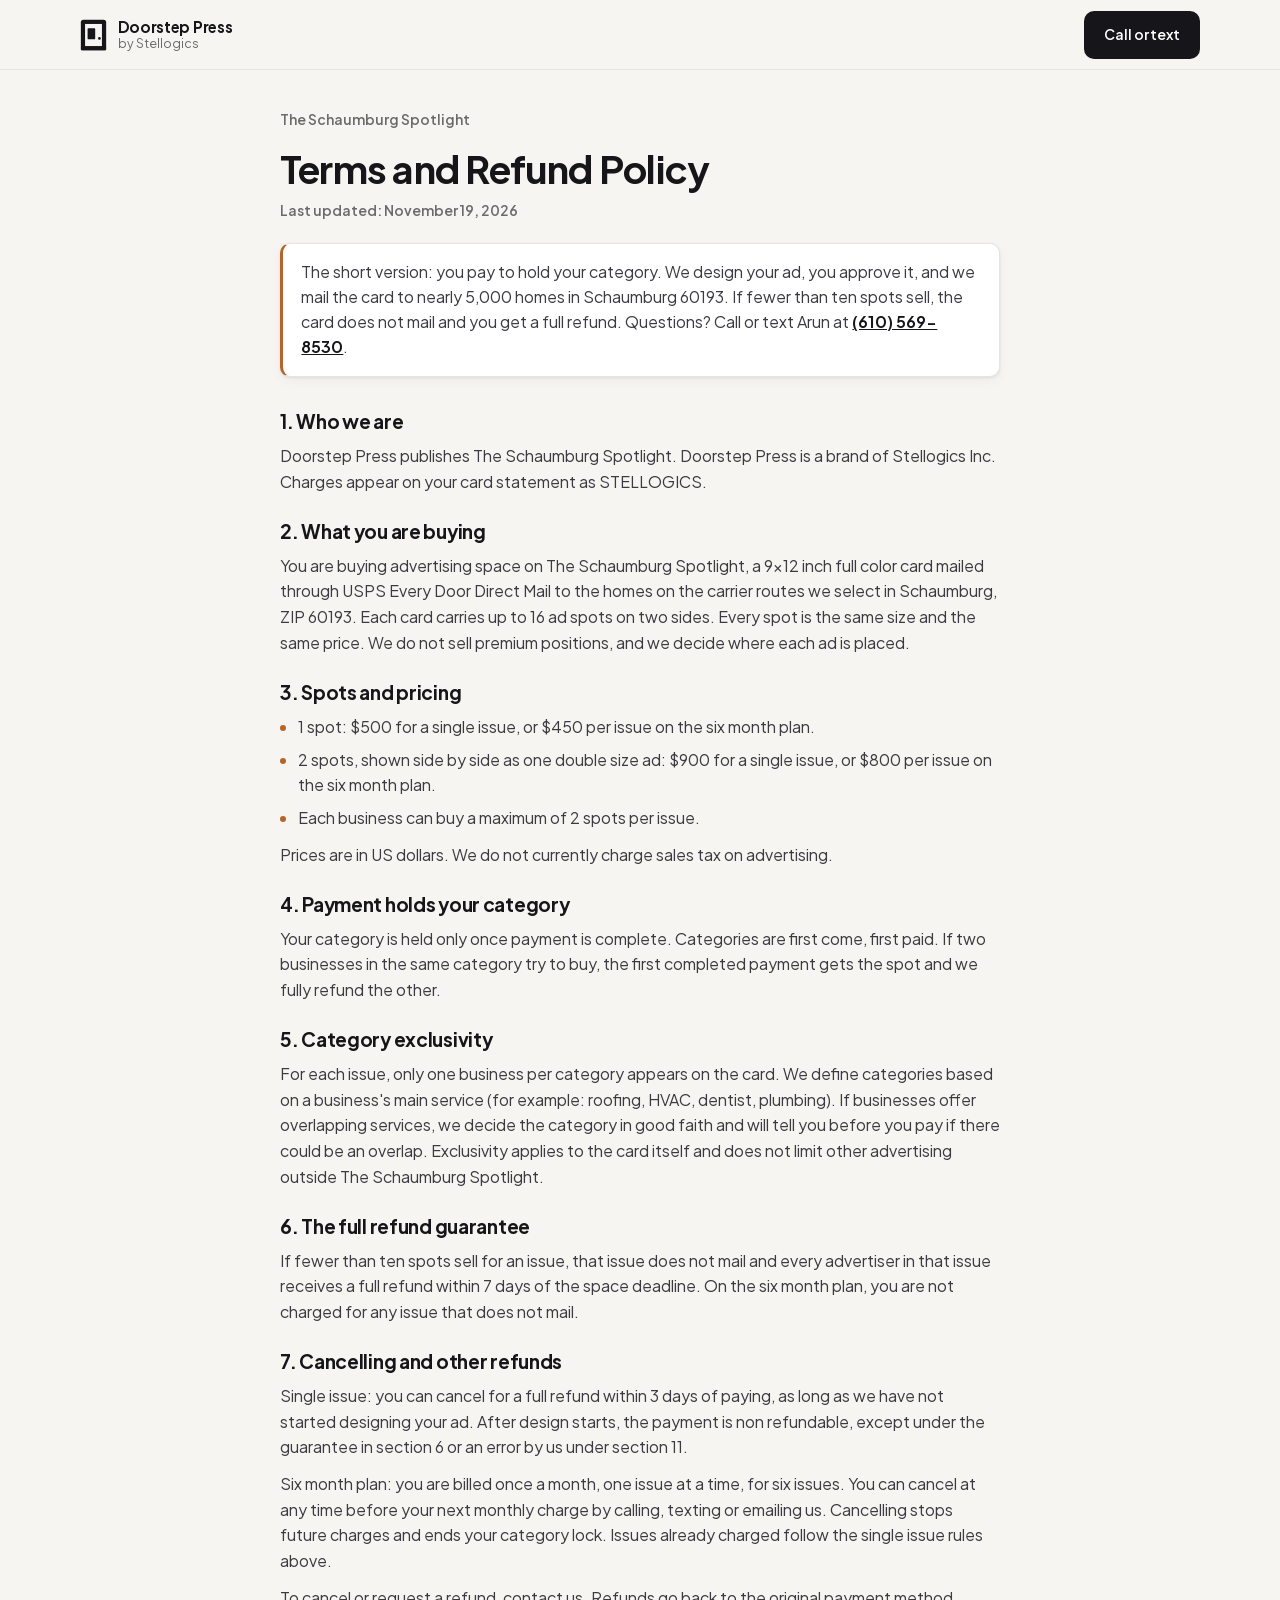
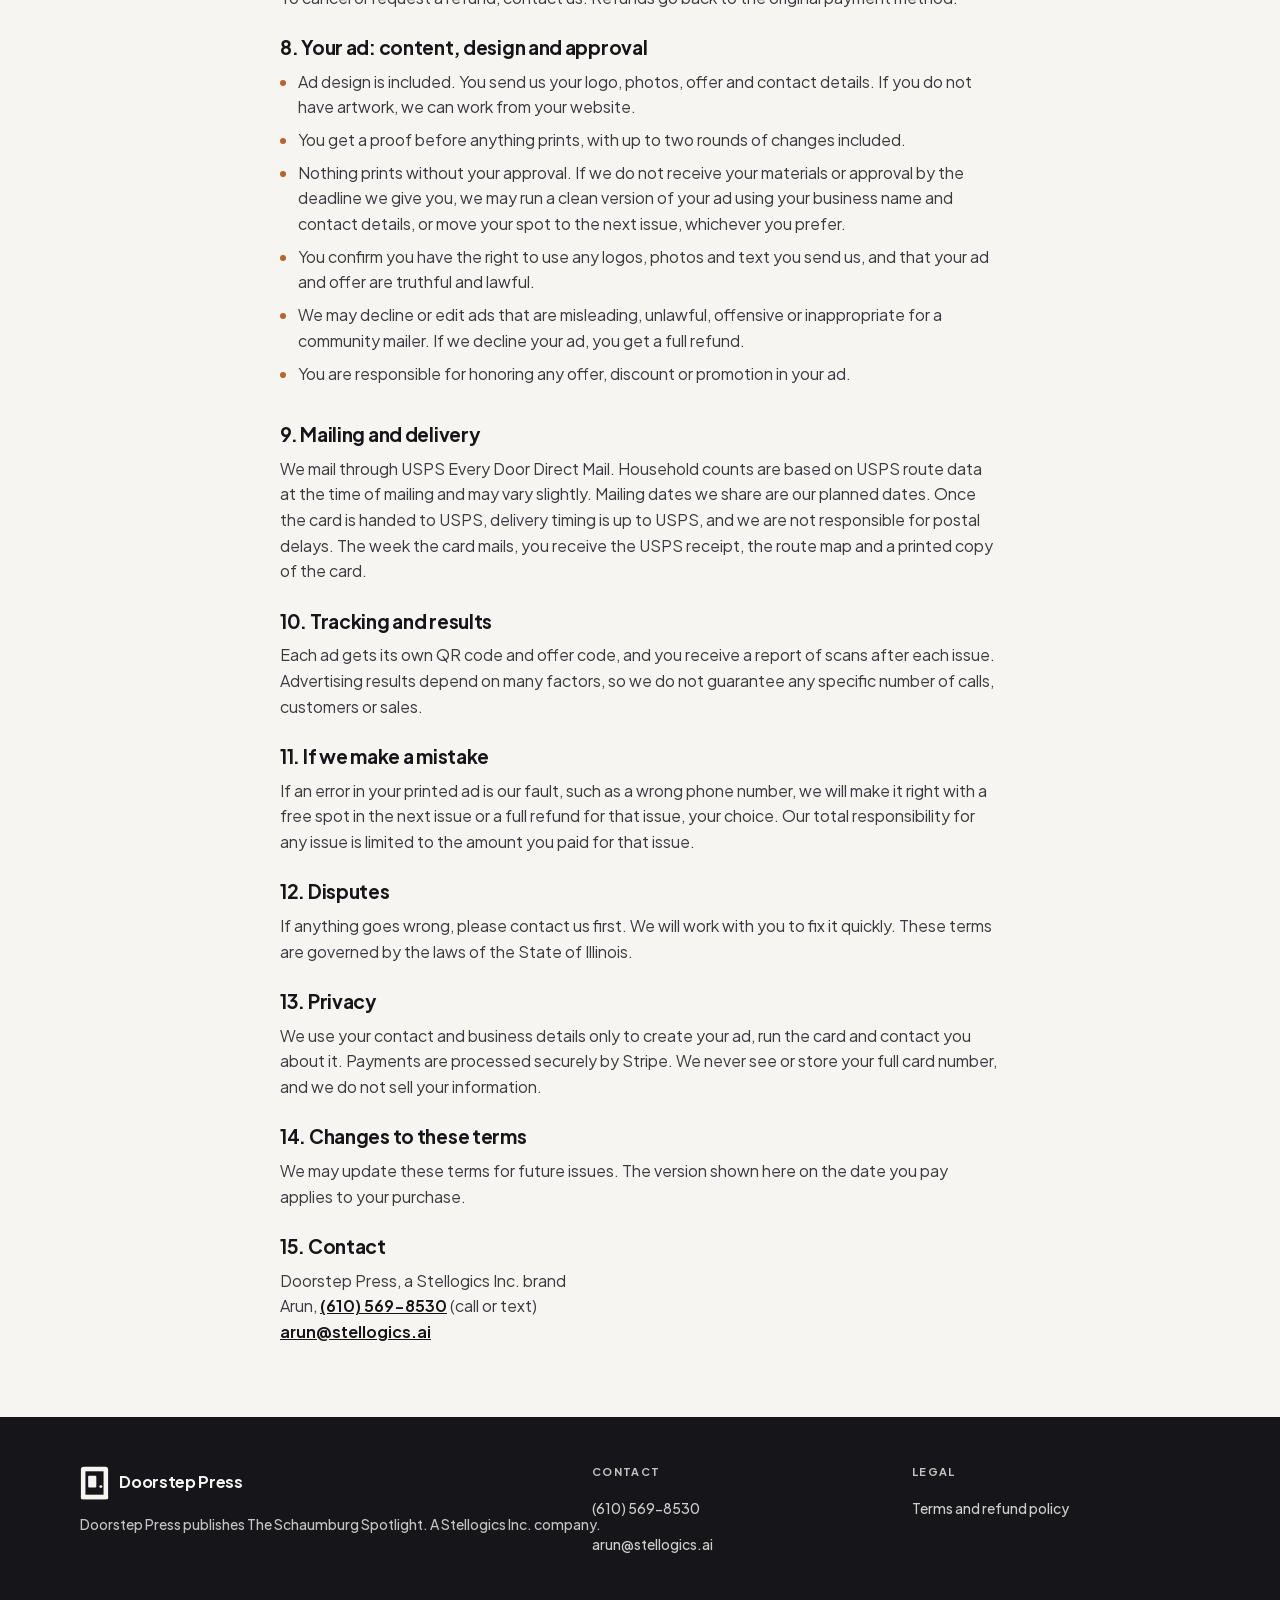
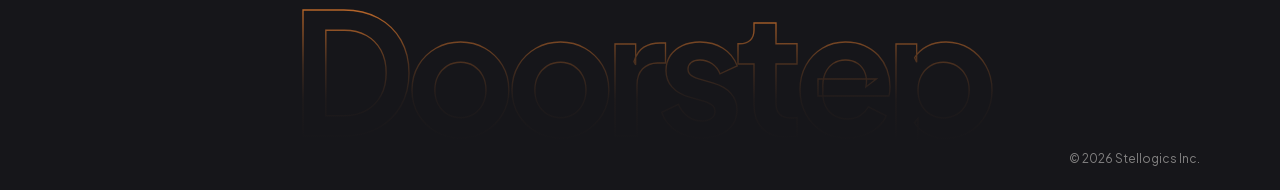
==== schaumburg/terms/index.html @ 2d0c305b "Add Terms and Refund Policy page and link it from checkout. Publish readable terms at /schaumburg/te" ====
<!DOCTYPE html>
<html lang="en">
  <head>
    <meta charset="utf-8" />
    <meta name="viewport" content="width=device-width, initial-scale=1" />
    <meta name="robots" content="noindex, nofollow" />
    <meta
      name="description"
      content="Terms and refund policy for The Schaumburg Spotlight from Doorstep Press."
    />
    <title>Terms and Refund Policy | Doorstep Press</title>
    <link rel="icon" href="../../assets/favicon.svg" type="image/svg+xml" />
    <link rel="preload" href="../../fonts/plus-jakarta-sans-latin-var.woff2" as="font" type="font/woff2" crossorigin />
    <link rel="stylesheet" href="../../css/styles.css" />
  </head>
  <body>
    <header class="site-header">
      <div class="shell site-header__inner">
        <a class="brand" href="/schaumburg/">
          <img class="brand__logo" src="../../assets/logo.svg" width="32" height="40" alt="" />
          <span class="brand__text">
            <span class="brand__name">Doorstep Press</span>
            <span class="brand__sub">by Stellogics</span>
          </span>
        </a>
        <a
          class="btn btn--call"
          data-config="phone"
          data-keep-label="true"
          href="#"
          hidden
        >
          Call or text
        </a>
      </div>
    </header>

    <main>
      <section class="band band--paper legal-page">
        <div class="shell shell--narrow legal-page__inner">
          <p class="legal-page__crumb">
            <a href="/schaumburg/">The Schaumburg Spotlight</a>
          </p>
          <h1>Terms and Refund Policy</h1>
          <p class="legal-page__updated">Last updated: November 19, 2026</p>

          <aside class="legal-summary" aria-label="Summary">
            <p>
              The short version: you pay to hold your category. We design your ad, you
              approve it, and we mail the card to nearly 5,000 homes in Schaumburg 60193.
              If fewer than ten spots sell, the card does not mail and you get a full
              refund. Questions? Call or text Arun at
              <a data-config="phone" href="tel:+16105698530">(610) 569-8530</a>.
            </p>
          </aside>

          <article class="legal-prose">
            <section>
              <h2>1. Who we are</h2>
              <p>
                Doorstep Press publishes The Schaumburg Spotlight. Doorstep Press is a brand
                of Stellogics Inc. Charges appear on your card statement as STELLOGICS.
              </p>
            </section>

            <section>
              <h2>2. What you are buying</h2>
              <p>
                You are buying advertising space on The Schaumburg Spotlight, a 9x12 inch
                full color card mailed through USPS Every Door Direct Mail to the homes on
                the carrier routes we select in Schaumburg, ZIP 60193. Each card carries up
                to 16 ad spots on two sides. Every spot is the same size and the same price.
                We do not sell premium positions, and we decide where each ad is placed.
              </p>
            </section>

            <section>
              <h2>3. Spots and pricing</h2>
              <ul>
                <li>
                  1 spot: $500 for a single issue, or $450 per issue on the six month plan.
                </li>
                <li>
                  2 spots, shown side by side as one double size ad: $900 for a single issue,
                  or $800 per issue on the six month plan.
                </li>
                <li>
                  Each business can buy a maximum of 2 spots per issue.
                </li>
              </ul>
              <p>
                Prices are in US dollars. We do not currently charge sales tax on
                advertising.
              </p>
            </section>

            <section>
              <h2>4. Payment holds your category</h2>
              <p>
                Your category is held only once payment is complete. Categories are first
                come, first paid. If two businesses in the same category try to buy, the
                first completed payment gets the spot and we fully refund the other.
              </p>
            </section>

            <section>
              <h2>5. Category exclusivity</h2>
              <p>
                For each issue, only one business per category appears on the card. We
                define categories based on a business's main service (for example: roofing,
                HVAC, dentist, plumbing). If businesses offer overlapping services, we decide
                the category in good faith and will tell you before you pay if there could be
                an overlap. Exclusivity applies to the card itself and does not limit other
                advertising outside The Schaumburg Spotlight.
              </p>
            </section>

            <section>
              <h2>6. The full refund guarantee</h2>
              <p>
                If fewer than ten spots sell for an issue, that issue does not mail and every
                advertiser in that issue receives a full refund within 7 days of the space
                deadline. On the six month plan, you are not charged for any issue that does
                not mail.
              </p>
            </section>

            <section>
              <h2>7. Cancelling and other refunds</h2>
              <p>
                Single issue: you can cancel for a full refund within 3 days of paying, as
                long as we have not started designing your ad. After design starts, the
                payment is non refundable, except under the guarantee in section 6 or an
                error by us under section 11.
              </p>
              <p>
                Six month plan: you are billed once a month, one issue at a time, for six
                issues. You can cancel at any time before your next monthly charge by calling,
                texting or emailing us. Cancelling stops future charges and ends your
                category lock. Issues already charged follow the single issue rules above.
              </p>
              <p>
                To cancel or request a refund, contact us. Refunds go back to the original
                payment method.
              </p>
            </section>

            <section>
              <h2>8. Your ad: content, design and approval</h2>
              <ul>
                <li>
                  Ad design is included. You send us your logo, photos, offer and contact
                  details. If you do not have artwork, we can work from your website.
                </li>
                <li>
                  You get a proof before anything prints, with up to two rounds of changes
                  included.
                </li>
                <li>
                  Nothing prints without your approval. If we do not receive your materials or
                  approval by the deadline we give you, we may run a clean version of your ad
                  using your business name and contact details, or move your spot to the next
                  issue, whichever you prefer.
                </li>
                <li>
                  You confirm you have the right to use any logos, photos and text you send
                  us, and that your ad and offer are truthful and lawful.
                </li>
                <li>
                  We may decline or edit ads that are misleading, unlawful, offensive or
                  inappropriate for a community mailer. If we decline your ad, you get a full
                  refund.
                </li>
                <li>
                  You are responsible for honoring any offer, discount or promotion in your
                  ad.
                </li>
              </ul>
            </section>

            <section>
              <h2>9. Mailing and delivery</h2>
              <p>
                We mail through USPS Every Door Direct Mail. Household counts are based on
                USPS route data at the time of mailing and may vary slightly. Mailing dates
                we share are our planned dates. Once the card is handed to USPS, delivery
                timing is up to USPS, and we are not responsible for postal delays. The week
                the card mails, you receive the USPS receipt, the route map and a printed
                copy of the card.
              </p>
            </section>

            <section>
              <h2>10. Tracking and results</h2>
              <p>
                Each ad gets its own QR code and offer code, and you receive a report of
                scans after each issue. Advertising results depend on many factors, so we do
                not guarantee any specific number of calls, customers or sales.
              </p>
            </section>

            <section>
              <h2>11. If we make a mistake</h2>
              <p>
                If an error in your printed ad is our fault, such as a wrong phone number, we
                will make it right with a free spot in the next issue or a full refund for
                that issue, your choice. Our total responsibility for any issue is limited to
                the amount you paid for that issue.
              </p>
            </section>

            <section>
              <h2>12. Disputes</h2>
              <p>
                If anything goes wrong, please contact us first. We will work with you to fix
                it quickly. These terms are governed by the laws of the State of Illinois.
              </p>
            </section>

            <section>
              <h2>13. Privacy</h2>
              <p>
                We use your contact and business details only to create your ad, run the
                card and contact you about it. Payments are processed securely by Stripe. We
                never see or store your full card number, and we do not sell your
                information.
              </p>
            </section>

            <section>
              <h2>14. Changes to these terms</h2>
              <p>
                We may update these terms for future issues. The version shown here on the
                date you pay applies to your purchase.
              </p>
            </section>

            <section>
              <h2>15. Contact</h2>
              <p>
                Doorstep Press, a Stellogics Inc. brand<br />
                Arun,
                <a data-config="phone" href="tel:+16105698530">(610) 569-8530</a>
                (call or text)<br />
                <a data-config="email" href="mailto:arun@stellogics.ai">arun@stellogics.ai</a>
              </p>
            </section>
          </article>
        </div>
      </section>
    </main>

    <footer class="site-footer">
      <div class="shell site-footer-main">
        <div class="site-footer-col site-footer-brand">
          <a class="site-footer-logo-link" href="/schaumburg/" aria-label="Doorstep Press">
            <img class="site-footer-logo" src="../../assets/logo-light.svg" width="32" height="40" alt="" />
            <span class="site-footer-logo-name">Doorstep Press</span>
          </a>
          <p class="site-footer-credit">
            Doorstep Press publishes The Schaumburg Spotlight. A Stellogics Inc. company.
          </p>
        </div>
        <nav class="site-footer-col" aria-label="Contact">
          <h2 class="site-footer-heading">Contact</h2>
          <ul class="site-footer-links">
            <li><a data-config="phone" href="#" hidden></a></li>
            <li><a data-config="email" href="#" hidden></a></li>
          </ul>
        </nav>
        <nav class="site-footer-col" aria-label="Legal">
          <h2 class="site-footer-heading">Legal</h2>
          <ul class="site-footer-links">
            <li><a href="/schaumburg/terms/">Terms and refund policy</a></li>
          </ul>
        </nav>
      </div>

      <div class="site-footer-wordmark-wrap" aria-hidden="true">
        <p class="site-footer-wordmark">Doorstep</p>
        <div class="site-footer-wordmark-fade"></div>
      </div>

      <div class="shell site-footer-legal">
        <p class="site-footer-legal-copy">© 2026 Stellogics Inc.</p>
      </div>
    </footer>

    <script src="../../config.js"></script>
    <script src="../../js/app.js"></script>
  </body>
</html>
---- css/styles.css ----
/* Stellogics design tokens (from frontend/src/styles/tokens.css) */
@font-face {
  font-family: "Plus Jakarta Sans";
  font-style: normal;
  font-weight: 400 800;
  font-display: swap;
  src: url("../fonts/plus-jakarta-sans-latin-ext-var.woff2") format("woff2");
  unicode-range: U+0100-02BA, U+02BD-02C5, U+02C7-02CC, U+02CE-02D7, U+02DD-02FF, U+0304, U+0308, U+0329, U+1D00-1DBF, U+1E00-1E9F, U+1EF2-1EFF, U+2020, U+20A0-20AB, U+20AD-20C0, U+2113, U+2C60-2C7F, U+A720-A7FF;
}

@font-face {
  font-family: "Plus Jakarta Sans";
  font-style: normal;
  font-weight: 400 800;
  font-display: swap;
  src: url("../fonts/plus-jakarta-sans-latin-var.woff2") format("woff2");
  unicode-range: U+0000-00FF, U+0131, U+0152-0153, U+02BB-02BC, U+02C6, U+02DA, U+02DC, U+0304, U+0308, U+0329, U+2000-206F, U+20AC, U+2122, U+2191, U+2193, U+2212, U+2215, U+FEFF, U+FFFD;
}

:root {
  --color-ink: #16161a;
  --color-ink-slate: #3a3a40;
  --color-copper: #b5652a;
  --color-copper-hover: #9c5523;
  --color-copper-wash-soft: rgba(181, 101, 42, 0.1);
  --color-copper-wash: rgba(181, 101, 42, 0.15);
  --color-paper: #f7f5f1;
  --color-white: #ffffff;
  --focus-ring: rgba(22, 22, 26, 0.25);
  --bg-main: var(--color-paper);
  --bg-card: var(--color-white);
  --text-primary: var(--color-ink);
  --text-secondary: #6b6b6b;
  --border: #e4e4e0;
  --success: #16a34a;
  --radius: 10px;
  --shadow: 0 1px 3px rgba(0, 0, 0, 0.08), 0 4px 12px rgba(0, 0, 0, 0.04);
  --font-family: "Plus Jakarta Sans", system-ui, sans-serif;
  --shell: 1120px;
  --shell-narrow: 720px;
  --pad: clamp(1.1rem, 4vw, 2rem);
  --ease: cubic-bezier(0.16, 1, 0.3, 1);
  --header-h: 70px;

  /* Stellogics-aligned type scale (stepped up for this landing page) */
  --text-body: 16px;
  --text-small: 14px;
  /* ~36px phone → ~52px desktop */
  --text-h1: clamp(2.25rem, 1.6rem + 2.2vw, 3.25rem);
  --text-h2: clamp(1.85rem, 4.2vw, 2.55rem);
  --text-h3: clamp(1.15rem, 2vw, 1.4rem);
  --text-lead: clamp(1.05rem, 2vw, 1.2rem);
  --text-price: clamp(1.95rem, 4.2vw, 2.45rem);
}

*,
*::before,
*::after {
  box-sizing: border-box;
}

html {
  scroll-behavior: smooth;
  overflow-x: clip;
}

@media (prefers-reduced-motion: reduce) {
  html {
    scroll-behavior: auto;
  }

  *,
  *::before,
  *::after {
    animation: none !important;
    transition: none !important;
  }

  .reveal {
    opacity: 1 !important;
    transform: none !important;
  }
}

body {
  margin: 0;
  font-family: var(--font-family);
  font-size: var(--text-body);
  line-height: 1.6;
  color: var(--text-primary);
  background: var(--bg-main);
  -webkit-font-smoothing: antialiased;
  overflow-x: clip;
}

img {
  max-width: 100%;
  display: block;
}

a {
  color: var(--color-ink);
}

a:focus-visible,
button:focus-visible {
  outline: none;
  box-shadow: 0 0 0 2px var(--focus-ring);
}

[hidden] {
  display: none !important;
}

.shell {
  width: min(100% - (var(--pad) * 2), var(--shell));
  max-width: 100%;
  margin-inline: auto;
}

.shell--narrow {
  width: min(100% - (var(--pad) * 2), var(--shell-narrow));
}

/* Full-bleed bands */
.band {
  width: 100%;
  max-width: 100%;
  padding: clamp(2.25rem, 5vw, 4rem) 0;
  overflow-x: clip;
}

.band--hero {
  padding-top: 0.85rem;
  padding-bottom: 1.25rem;
  background:
    linear-gradient(180deg, #fbfaf7 0%, var(--color-paper) 100%);
}

/* Desktop: fill the first screen exactly; grow if content needs more */
@media (min-width: 900px) {
  .band--hero {
    box-sizing: border-box;
    min-height: calc(100vh - var(--header-h));
    min-height: calc(100svh - var(--header-h));
    display: flex;
    flex-direction: column;
    justify-content: center;
    padding-top: 0.75rem;
    padding-bottom: 0.75rem;
  }

  .band--hero > .shell {
    width: min(100% - (var(--pad) * 2), var(--shell));
    margin-inline: auto;
  }
}

.band--ink {
  background: var(--color-ink);
  color: #f3f2ef;
}

.band--plans {
  background: var(--color-white);
  border-block: 1px solid var(--border);
  scroll-margin-top: 72px;
}

.band--paper {
  background: var(--color-paper);
}

.band--guarantee {
  background: linear-gradient(180deg, #fff8f1, var(--color-paper));
}

.band--steps {
  background: var(--color-white);
  border-top: 1px solid var(--border);
}

.band--faq {
  background: var(--color-paper);
}

.band h2 {
  margin: 0 0 1rem;
  font-size: var(--text-h2);
  font-weight: 700;
  letter-spacing: -0.035em;
  line-height: 1.15;
}

/* Header */
.site-header {
  position: sticky;
  top: 0;
  z-index: 20;
  height: var(--header-h);
  backdrop-filter: blur(12px);
  -webkit-backdrop-filter: blur(12px);
  background: rgba(247, 245, 241, 0.9);
  border-bottom: 1px solid rgba(228, 228, 224, 0.95);
}

.site-header__inner {
  display: flex;
  align-items: center;
  justify-content: space-between;
  gap: 0.75rem;
  height: 100%;
  min-height: 0;
  padding-block: 0;
}

.brand {
  display: flex;
  flex-direction: row;
  align-items: center;
  gap: 0.65rem;
  min-width: 0;
  text-decoration: none;
  color: var(--color-ink);
}

.brand__logo {
  display: block;
  flex: 0 0 auto;
  width: auto;
  height: 32px;
}

.brand__text {
  display: flex;
  flex-direction: column;
  gap: 0.08rem;
  min-width: 0;
}

.brand__name {
  font-size: 0.95rem;
  font-weight: 700;
  letter-spacing: -0.02em;
  line-height: 1.15;
}

.brand__sub {
  font-size: 0.78rem;
  color: var(--text-secondary);
  white-space: nowrap;
  overflow: hidden;
  text-overflow: ellipsis;
  padding-left: 0;
  line-height: 1.2;
}

/* Buttons */
.btn {
  display: inline-flex;
  align-items: center;
  justify-content: center;
  gap: 0.4rem;
  min-height: 48px;
  padding: 0.75rem 1.2rem;
  border-radius: var(--radius);
  border: 1px solid transparent;
  font: inherit;
  font-weight: 600;
  font-size: var(--text-small);
  line-height: 1.2;
  letter-spacing: -0.01em;
  text-decoration: none;
  cursor: pointer;
  transition: transform 160ms var(--ease), background 150ms ease,
    border-color 150ms ease, color 150ms ease;
  white-space: normal;
  text-align: center;
  max-width: 100%;
}

.btn:active {
  transform: scale(0.98);
}

.btn--call {
  background: var(--color-ink);
  color: var(--color-white);
  flex-shrink: 0;
}

.btn--call:hover {
  background: #0f0f12;
}

.btn--primary {
  width: 100%;
  background: var(--color-copper);
  color: var(--color-white);
  border-color: var(--color-copper);
  box-shadow: 0 10px 24px rgba(181, 101, 42, 0.22);
}

.btn--primary:hover {
  background: var(--color-copper-hover);
  border-color: var(--color-copper-hover);
}

.btn--secondary {
  width: 100%;
  background: var(--color-white);
  color: var(--color-ink);
  border-color: var(--color-ink);
}

.btn--secondary:hover {
  background: var(--color-paper);
}

.btn.is-unavailable {
  background: #eceae6;
  color: var(--text-secondary);
  border-color: var(--border);
  box-shadow: none;
  cursor: not-allowed;
  pointer-events: none;
}

.plan--featured .btn.is-unavailable {
  background: rgba(255, 255, 255, 0.1);
  color: rgba(243, 242, 239, 0.55);
  border-color: rgba(255, 255, 255, 0.14);
}

/* Hero */
.hero-stack {
  display: grid;
  gap: 0.85rem;
  min-width: 0;
}

/* Mobile order: copy → image → facts → deadline → CTA */
.hero__copy {
  order: 1;
  min-width: 0;
}

.hero__visual {
  order: 2;
}

.facts {
  order: 3;
}

.urgency {
  order: 4;
}

.jump {
  order: 5;
}

.hero__issue {
  display: inline-block;
  margin: 0 0 0.45rem;
  font-size: var(--text-small);
  font-weight: 700;
  color: var(--color-copper);
  letter-spacing: 0.02em;
}

.hero__copy h1 {
  margin: 0;
  font-size: var(--text-h1);
  line-height: 1.05;
  letter-spacing: -0.02em;
  font-weight: 700;
  max-width: none;
}

@media (max-width: 767.98px) {
  .hero__copy h1 {
    font-size: 1.875rem; /* 30px */
    line-height: 1.08;
    letter-spacing: -0.02em;
  }

  .hero__visual {
    width: 100%;
    max-width: 100%;
    min-width: 0;
    margin-inline: 0;
    justify-self: stretch;
  }

  .hero__img {
    display: block;
    width: 100%;
    max-width: 100%;
    height: auto;
    margin-inline: auto;
    object-fit: contain;
    object-position: center;
  }
}

.hero__lead {
  margin: 0.65rem 0 0;
  color: var(--color-ink-slate);
  font-size: var(--text-lead);
  max-width: 36ch;
  line-height: 1.4;
}

.facts {
  display: grid;
  grid-template-columns: 1fr 1fr;
  gap: 0.55rem;
  margin: 0;
  min-width: 0;
}

@media (min-width: 700px) {
  .facts {
    grid-template-columns: repeat(4, 1fr);
  }
}

.fact {
  display: grid;
  grid-template-columns: auto 1fr;
  column-gap: 0.65rem;
  align-items: start;
  padding: 0.8rem 0.85rem;
  background: rgba(255, 255, 255, 0.86);
  border: 1px solid var(--border);
  border-radius: var(--radius);
  box-shadow: var(--shadow);
  min-width: 0;
}

.fact__icon {
  display: inline-flex;
  width: 1.7rem;
  height: 1.7rem;
  margin-top: 0.12rem;
  color: var(--color-copper);
}

.fact__icon svg {
  width: 100%;
  height: 100%;
}

.fact__text {
  display: flex;
  flex-direction: column;
  gap: 0.12rem;
  min-width: 0;
}

.fact strong {
  display: block;
  font-size: clamp(1rem, 1.8vw, 1.12rem);
  letter-spacing: -0.02em;
  line-height: 1.2;
}

.fact__text span {
  display: block;
  font-size: var(--text-small);
  color: var(--text-secondary);
  line-height: 1.3;
}

.urgency {
  margin: 0;
  padding: 0.7rem 0.9rem;
  border-left: 3px solid var(--color-copper);
  background: var(--color-copper-wash-soft);
  border-radius: 0 var(--radius) var(--radius) 0;
  font-size: var(--text-body);
  font-weight: 600;
  color: var(--color-ink);
}

.jump .btn--primary {
  width: 100%;
}

/* Hero card photo: physical card feel, width constrained; never overflows */
.hero__visual {
  position: relative;
  width: 100%;
  max-width: 100%;
  min-width: 0;
  margin: 0;
  background: transparent;
  border: none;
  box-shadow: none;
  overflow: visible;
}

.hero__img {
  display: block;
  position: static;
  width: 100%;
  max-width: 100%;
  height: auto;
  aspect-ratio: 4 / 3;
  object-fit: cover;
  object-position: center;
  background: var(--color-white);
  border-radius: 8px;
  border: 1px solid rgba(22, 22, 26, 0.08);
  box-shadow:
    0 1px 2px rgba(22, 22, 26, 0.06),
    0 10px 28px rgba(22, 22, 26, 0.12);
}

.hero__img.is-missing,
.hero__img:not([src]),
.hero__img[src=""] {
  display: none;
}

.card-sample-caption {
  margin: 0.55rem 0 0;
  font-size: 0.8125rem;
  line-height: 1.35;
  color: var(--text-secondary);
  font-weight: 500;
}

.card-sample-caption--on-ink {
  margin-top: 0.85rem;
  color: rgba(243, 242, 239, 0.55);
}

@media (min-width: 900px) {
  .hero-stack {
    grid-template-columns: minmax(0, 1.22fr) minmax(0, 0.78fr);
    grid-template-areas:
      "copy visual"
      "facts facts"
      "urgency urgency"
      "jump jump";
    column-gap: 1.5rem;
    row-gap: 0.7rem;
    align-items: start;
  }

  .hero__copy {
    grid-area: copy;
    order: unset;
  }

  .hero__visual {
    grid-area: visual;
    order: unset;
    align-self: center;
    justify-self: stretch;
  }

  .facts {
    grid-area: facts;
    order: unset;
  }

  .urgency {
    grid-area: urgency;
    order: unset;
  }

  .jump {
    grid-area: jump;
    order: unset;
  }

  .hero__copy h1 {
    line-height: 1.05;
    letter-spacing: -0.02em;
  }

  .brand__logo {
    height: 34px;
  }

  .jump .btn--primary {
    width: auto;
    min-width: 240px;
  }

  .fact {
    padding: 0.7rem 0.75rem;
  }
}

/* Card concept */
.card-concept {
  display: grid;
  gap: 1.75rem;
}

.card-concept__copy h2 {
  color: inherit;
  max-width: 16ch;
}

.card-concept__copy p {
  margin: 0;
  color: rgba(243, 242, 239, 0.72);
  max-width: 44ch;
  font-size: var(--text-lead);
}

.card-faces {
  display: grid;
  gap: 1rem;
  min-width: 0;
}

.card-face {
  margin: 0;
  min-width: 0;
}

.card-face__zoom {
  display: block;
  width: 100%;
  margin: 0;
  padding: 0;
  border: 0;
  background: transparent;
  cursor: zoom-in;
  border-radius: 8px;
  overflow: hidden;
  box-shadow: 0 18px 40px rgba(0, 0, 0, 0.28);
  transition: transform 0.2s var(--ease);
}

.card-face__zoom:hover,
.card-face__zoom:focus-visible {
  transform: translateY(-2px);
}

.card-face__zoom:focus-visible {
  outline: 2px solid var(--color-copper);
  outline-offset: 3px;
}

.card-face img {
  display: block;
  width: 100%;
  height: auto;
  aspect-ratio: 4 / 3;
  object-fit: cover;
  border-radius: 8px;
  background: var(--color-white);
}

.card-face figcaption {
  margin-top: 0.45rem;
  font-size: var(--text-small);
  font-weight: 650;
  letter-spacing: 0.04em;
  text-transform: uppercase;
  color: rgba(243, 242, 239, 0.55);
}

/* Simple card lightbox */
.lightbox {
  position: fixed;
  inset: 0;
  z-index: 80;
  display: grid;
  place-items: center;
  padding: 1rem;
}

.lightbox[hidden] {
  display: none !important;
}

.lightbox__backdrop {
  position: absolute;
  inset: 0;
  background: rgba(10, 10, 12, 0.82);
}

.lightbox__dialog {
  position: relative;
  z-index: 1;
  width: min(100%, 1100px);
  max-height: min(92vh, 820px);
  display: grid;
  gap: 0.75rem;
}

.lightbox__img {
  display: block;
  width: 100%;
  height: auto;
  max-height: min(84vh, 760px);
  object-fit: contain;
  border-radius: 8px;
  background: var(--color-white);
  box-shadow: 0 24px 60px rgba(0, 0, 0, 0.45);
}

.lightbox__close {
  justify-self: end;
  appearance: none;
  border: 0;
  border-radius: 999px;
  padding: 0.45rem 0.9rem;
  font: inherit;
  font-size: 0.875rem;
  font-weight: 700;
  color: var(--color-ink);
  background: var(--color-paper);
  cursor: pointer;
}

.lightbox__close:hover,
.lightbox__close:focus-visible {
  background: #fff;
}

@media (min-width: 900px) {
  .card-concept {
    gap: 2rem;
  }

  .card-faces {
    grid-template-columns: 1fr 1fr;
    gap: 1.15rem;
  }
}

/* Plans */
.plans-head {
  max-width: 40rem;
  margin-bottom: 1.25rem;
}

.plans-save {
  margin: 0 0 0.45rem;
  font-size: clamp(1.15rem, 2.6vw, 1.4rem);
  font-weight: 700;
  letter-spacing: -0.02em;
  color: var(--color-copper);
  line-height: 1.35;
}

.plans-note {
  margin: 0;
  color: var(--text-secondary);
  font-size: var(--text-body);
}

.spot-picker {
  display: grid;
  grid-template-columns: repeat(2, minmax(0, 1fr));
  gap: 0.55rem;
  max-width: 22rem;
}

.spot-picker__btn {
  display: grid;
  justify-items: center;
  align-content: center;
  gap: 0.15rem;
  min-height: 64px;
  padding: 0.65rem 0.7rem;
  border-radius: var(--radius);
  border: 1px solid var(--border);
  background: var(--color-white);
  font: inherit;
  font-size: 1.05rem;
  font-weight: 700;
  letter-spacing: -0.02em;
  color: var(--color-ink);
  cursor: pointer;
  transition: background 150ms ease, border-color 150ms ease, color 150ms ease;
}

.spot-picker__num {
  font-size: 1.2rem;
  line-height: 1;
}

.spot-picker__desc {
  font-size: 0.72rem;
  font-weight: 600;
  letter-spacing: 0.01em;
  line-height: 1.25;
  text-align: center;
  color: var(--text-secondary);
}

.spot-picker__btn.is-active .spot-picker__desc {
  color: rgba(247, 245, 241, 0.78);
}

.spot-picker__btn:hover {
  border-color: var(--color-ink-slate);
}

.spot-picker__btn.is-active {
  background: var(--color-ink);
  border-color: var(--color-ink);
  color: var(--color-white);
}

.spot-picker__label {
  margin: 0.55rem 0 1.15rem;
  font-size: var(--text-small);
  color: var(--text-secondary);
}

.plan-compare {
  display: grid;
  gap: 0.85rem;
  min-width: 0;
}

@media (min-width: 800px) {
  .plan-compare {
    grid-template-columns: minmax(0, 1.08fr) minmax(0, 0.92fr);
    align-items: stretch;
  }
}

.plan {
  display: flex;
  flex-direction: column;
  gap: 0.55rem;
  min-width: 0;
  padding: 1.2rem;
  border-radius: calc(var(--radius) + 2px);
  border: 1px solid var(--border);
  background: var(--color-white);
  box-shadow: var(--shadow);
}

.plan--featured {
  background: var(--color-ink);
  border-color: var(--color-ink);
  color: #f3f2ef;
}

.plan__badge {
  display: inline-flex;
  align-self: flex-start;
  padding: 0.28rem 0.55rem;
  border-radius: var(--radius);
  background: rgba(255, 255, 255, 0.1);
  border: 1px solid rgba(255, 255, 255, 0.16);
  font-size: 11px;
  font-weight: 700;
  letter-spacing: 0.04em;
  text-transform: uppercase;
}

.plan__badge--quiet {
  background: var(--color-paper);
  border-color: var(--border);
  color: var(--text-secondary);
}

.plan h3 {
  margin: 0;
  font-size: var(--text-h3);
  letter-spacing: -0.02em;
}

.plan__price {
  margin: 0.15rem 0 0;
  font-size: var(--text-price);
  font-weight: 700;
  letter-spacing: -0.03em;
  line-height: 1.1;
}

.price-unit {
  margin-left: 0.2rem;
  font-size: 0.95rem;
  font-weight: 500;
  opacity: 0.75;
}

.plan__compare,
.plan__perspot,
.plan__billing,
.plan__meta {
  margin: 0;
  font-size: var(--text-small);
  line-height: 1.45;
}

.plan--featured .plan__compare,
.plan--featured .plan__perspot,
.plan--featured .plan__billing {
  opacity: 0.82;
}

.plan__perspot {
  font-weight: 650;
}

.plan__perspot[hidden] {
  display: none !important;
}

.plan--single .plan__meta {
  color: var(--text-secondary);
}

.checklist {
  list-style: none;
  margin: 0.35rem 0 0.75rem;
  padding: 0;
  display: grid;
  gap: 0.45rem;
}

.checklist li {
  display: grid;
  grid-template-columns: 1rem 1fr;
  gap: 0.5rem;
  align-items: start;
  font-size: var(--text-body);
}

.checklist li::before {
  content: "";
  width: 0.95rem;
  height: 0.95rem;
  margin-top: 0.2rem;
  border-radius: 50%;
  background:
    linear-gradient(var(--color-copper), var(--color-copper)) center / 0.4rem 0.4rem no-repeat,
    rgba(255, 255, 255, 0.14);
}

.checklist--muted li::before {
  background:
    linear-gradient(var(--color-ink), var(--color-ink)) center / 0.35rem 0.35rem no-repeat,
    #eceae6;
}

.plan .btn {
  margin-top: auto;
}

.plans-agree {
  margin: 1rem 0 0;
  text-align: center;
  font-size: var(--text-small);
  color: var(--text-secondary);
  line-height: 1.45;
}

.plans-agree a {
  color: var(--color-ink);
  font-weight: 600;
  text-decoration: underline;
  text-underline-offset: 0.12em;
}

.plans-agree a:hover {
  color: var(--color-copper);
}

/* Legal / terms page */
.legal-page {
  padding-top: clamp(1.5rem, 3vw, 2.5rem);
  padding-bottom: clamp(3rem, 6vw, 4.5rem);
  background: var(--color-paper);
}

.legal-page__inner {
  max-width: 720px;
}

.legal-page__crumb {
  margin: 0 0 1rem;
  font-size: var(--text-small);
}

.legal-page__crumb a {
  color: var(--text-secondary);
  text-decoration: none;
  font-weight: 600;
}

.legal-page__crumb a:hover {
  color: var(--color-copper);
}

.legal-page h1 {
  margin: 0;
  font-size: clamp(1.85rem, 4vw, 2.4rem);
  line-height: 1.12;
  letter-spacing: -0.02em;
}

.legal-page__updated {
  margin: 0.55rem 0 0;
  font-size: var(--text-small);
  color: var(--text-secondary);
  font-weight: 600;
}

.legal-summary {
  margin: 1.35rem 0 2rem;
  padding: 1.05rem 1.15rem;
  background: var(--color-white);
  border: 1px solid var(--border);
  border-left: 3px solid var(--color-copper);
  border-radius: var(--radius);
  box-shadow: var(--shadow);
}

.legal-summary p {
  margin: 0;
  color: var(--color-ink-slate);
  font-size: var(--text-body);
  line-height: 1.55;
}

.legal-summary a {
  color: var(--color-ink);
  font-weight: 650;
}

.legal-prose {
  display: grid;
  gap: 1.55rem;
}

.legal-prose section {
  min-width: 0;
}

.legal-prose h2 {
  margin: 0 0 0.55rem;
  font-size: clamp(1.05rem, 2vw, 1.2rem);
  line-height: 1.3;
  letter-spacing: -0.015em;
  max-width: none;
}

.legal-prose p,
.legal-prose li {
  color: var(--color-ink-slate);
  font-size: var(--text-body);
  line-height: 1.6;
}

.legal-prose p {
  margin: 0 0 0.7rem;
}

.legal-prose p:last-child {
  margin-bottom: 0;
}

.legal-prose ul {
  margin: 0 0 0.7rem;
  padding-left: 1.15rem;
  display: grid;
  gap: 0.45rem;
}

.legal-prose li::marker {
  color: var(--color-copper);
}

.legal-prose a {
  color: var(--color-ink);
  font-weight: 650;
}

/* Included */
.include-grid {
  display: grid;
  gap: 0.75rem;
}

@media (min-width: 700px) {
  .include-grid {
    grid-template-columns: repeat(2, 1fr);
  }
}

@media (min-width: 1000px) {
  .include-grid {
    grid-template-columns: repeat(3, 1fr);
  }
}

.include {
  padding: 1.05rem 1.1rem;
  background: var(--color-white);
  border: 1px solid var(--border);
  border-radius: var(--radius);
  box-shadow: var(--shadow);
}

.include__icon {
  display: inline-flex;
  width: 2rem;
  height: 2rem;
  margin-bottom: 0.55rem;
  color: var(--color-copper);
}

.include__icon svg {
  width: 100%;
  height: 100%;
}

.include h3 {
  margin: 0 0 0.3rem;
  font-size: var(--text-h3);
  letter-spacing: -0.02em;
}

.include p {
  margin: 0;
  color: var(--text-secondary);
  font-size: var(--text-body);
}

/* Guarantee */
.guarantee {
  padding: 1.4rem 1.25rem;
  background: var(--color-white);
  border: 1px solid rgba(181, 101, 42, 0.28);
  border-radius: calc(var(--radius) + 2px);
  box-shadow: var(--shadow);
}

.trust-row {
  display: flex;
  flex-wrap: wrap;
  gap: 0.55rem;
  margin-bottom: 0.9rem;
}

.trust-badge {
  display: inline-flex;
  align-items: center;
  gap: 0.4rem;
  padding: 0.4rem 0.65rem;
  border-radius: var(--radius);
  background: var(--color-copper-wash-soft);
  border: 1px solid rgba(181, 101, 42, 0.22);
  font-size: var(--text-small);
  font-weight: 700;
  color: var(--color-ink);
}

.trust-badge svg {
  width: 1.05rem;
  height: 1.05rem;
  color: var(--color-copper);
  flex-shrink: 0;
}

.guarantee__label {
  margin: 0 0 0.4rem;
  font-size: 12px;
  font-weight: 700;
  color: var(--color-copper);
  letter-spacing: 0.06em;
  text-transform: uppercase;
}

.guarantee > p:last-child {
  margin: 0;
  font-size: clamp(1.2rem, 2.8vw, 1.5rem);
  font-weight: 650;
  letter-spacing: -0.02em;
  line-height: 1.35;
}

/* Steps */
.steps {
  list-style: none;
  margin: 0;
  padding: 0;
  counter-reset: step;
  display: grid;
  gap: 0.75rem;
}

@media (min-width: 800px) {
  .steps {
    grid-template-columns: repeat(4, 1fr);
  }
}

.steps li {
  counter-increment: step;
  padding: 1rem;
  background: var(--color-paper);
  border: 1px solid var(--border);
  border-radius: var(--radius);
}

.steps li::before {
  content: counter(step);
  display: inline-flex;
  align-items: center;
  justify-content: center;
  width: 1.7rem;
  height: 1.7rem;
  margin-bottom: 0.5rem;
  border-radius: 50%;
  background: var(--color-ink);
  color: var(--color-white);
  font-size: 12px;
  font-weight: 700;
}

.steps h3 {
  margin: 0 0 0.25rem;
  font-size: var(--text-h3);
  letter-spacing: -0.02em;
}

.steps p {
  margin: 0;
  font-size: var(--text-small);
  color: var(--text-secondary);
}

/* FAQ */
.faq {
  display: grid;
  gap: 0.55rem;
}

@media (min-width: 900px) {
  .faq {
    max-width: none;
    width: 100%;
  }
}

.faq-item {
  background: var(--color-white);
  border: 1px solid var(--border);
  border-radius: var(--radius);
  overflow: hidden;
}

.faq-q {
  width: 100%;
  display: flex;
  align-items: center;
  justify-content: space-between;
  gap: 1rem;
  padding: 0.95rem 1rem;
  border: 0;
  background: transparent;
  font: inherit;
  font-weight: 650;
  font-size: var(--text-body);
  letter-spacing: -0.015em;
  text-align: left;
  color: var(--color-ink);
  cursor: pointer;
}

.faq-q::after {
  content: "";
  width: 0.55rem;
  height: 0.55rem;
  border-right: 2px solid var(--text-secondary);
  border-bottom: 2px solid var(--text-secondary);
  transform: rotate(45deg);
  transition: transform 180ms var(--ease);
  flex-shrink: 0;
}

.faq-item.is-open .faq-q::after {
  transform: rotate(225deg);
  margin-top: 0.25rem;
}

.faq-a {
  padding: 0 1rem 1rem;
  color: var(--text-secondary);
  font-size: var(--text-body);
}

/* Footer: Stellogics SiteFooter pattern (dark ink + copper wordmark) */
.site-footer {
  --sf-ink: #16161a;
  --sf-paper: #f7f5f1;
  --sf-copper: #b5652a;
  position: relative;
  overflow: hidden;
  background: var(--sf-ink);
  color: var(--sf-paper);
  font-family: var(--font-family);
  -webkit-font-smoothing: antialiased;
  padding: 0 0 6.5rem;
  border-top: 0;
}

.site-footer a:focus-visible {
  outline: 2px solid var(--sf-paper);
  outline-offset: 3px;
}

.site-footer-main {
  padding: 48px 0 12px;
  display: grid;
  grid-template-columns: minmax(0, 1.5fr) minmax(0, 0.9fr) minmax(0, 0.9fr);
  gap: 36px 32px;
  align-items: start;
}

.site-footer-col {
  min-width: 0;
}

.site-footer-logo-link {
  display: inline-flex;
  align-items: center;
  gap: 0.65rem;
  text-decoration: none;
  color: var(--sf-paper);
  margin-bottom: 0.85rem;
}

.site-footer-logo {
  display: block;
  height: 36px;
  width: auto;
}

.site-footer-logo-name {
  font-size: 1rem;
  font-weight: 700;
  letter-spacing: -0.02em;
  line-height: 1.15;
}

.site-footer-credit {
  margin: 0;
  max-width: 36ch;
  font-size: 14px;
  line-height: 1.45;
  font-weight: 500;
  color: rgba(247, 245, 241, 0.78);
}

@media (min-width: 900px) {
  .site-footer-credit {
    max-width: none;
    white-space: nowrap;
  }
}

.site-footer h2.site-footer-heading {
  margin: 0 0 16px;
  font-size: 11px;
  font-weight: 700;
  letter-spacing: 0.12em;
  text-transform: uppercase;
  line-height: 1.3;
  max-width: none;
  color: rgba(247, 245, 241, 0.78);
}

.site-footer-links {
  margin: 0;
  padding: 0;
  list-style: none;
  display: flex;
  flex-direction: column;
  gap: 10px;
}

.site-footer .site-footer-links a {
  color: rgba(247, 245, 241, 0.82);
  text-decoration: none;
  font-size: 14px;
  line-height: 1.4;
  font-weight: 500;
  transition: color 0.2s ease;
}

.site-footer-links a:hover {
  color: var(--sf-paper);
}

.site-footer-wordmark-wrap {
  position: relative;
  margin: 24px 0 0;
  pointer-events: none;
  user-select: none;
  overflow: hidden;
}

.site-footer-wordmark {
  margin: 0;
  padding: 4px 12px 0;
  text-align: center;
  font-size: clamp(52px, 13.2vw, 168px);
  font-weight: 700;
  letter-spacing: -0.06em;
  line-height: 0.86;
  white-space: nowrap;
  color: var(--sf-ink);
  -webkit-text-stroke: 1.35px var(--sf-copper);
}

.site-footer-wordmark-fade {
  position: absolute;
  left: 0;
  right: 0;
  top: 12%;
  bottom: 0;
  background: linear-gradient(
    to bottom,
    rgba(22, 22, 26, 0) 0%,
    rgba(22, 22, 26, 0.28) 18%,
    rgba(22, 22, 26, 0.7) 42%,
    rgba(22, 22, 26, 0.94) 68%,
    var(--sf-ink) 100%
  );
}

.site-footer-legal {
  position: relative;
  z-index: 1;
  padding: 8px 0 22px;
  display: flex;
  align-items: center;
  justify-content: flex-end;
  gap: 12px 24px;
}

.site-footer-legal-copy {
  margin: 0;
  font-size: 12px;
  color: rgba(247, 245, 241, 0.48);
}

@media (max-width: 900px) {
  .site-footer-main {
    grid-template-columns: 1fr;
    gap: 28px;
    padding: 28px 0 4px;
  }

  .site-footer-links a {
    display: inline-flex;
    align-items: center;
    min-height: 44px;
  }

  .site-footer-wordmark {
    font-size: clamp(42px, 16vw, 72px);
    margin-top: 20px;
  }

  .site-footer-legal {
    justify-content: flex-start;
    padding: 8px 0 20px;
  }

  .site-footer-legal-copy {
    min-height: 44px;
    display: flex;
    align-items: center;
  }
}

.site-footer--thanks {
  padding-bottom: 2.5rem;
}

/* Sticky mobile pay: hidden until hero CTA scrolls away */
.sticky-pay {
  position: fixed;
  left: 0;
  right: 0;
  bottom: 0;
  z-index: 30;
  padding: 0.7rem var(--pad) calc(0.7rem + env(safe-area-inset-bottom));
  background: rgba(247, 245, 241, 0.94);
  backdrop-filter: blur(12px);
  -webkit-backdrop-filter: blur(12px);
  border-top: 1px solid var(--border);
  transform: translateY(110%);
  opacity: 0;
  pointer-events: none;
  visibility: hidden;
  transition: transform 200ms var(--ease), opacity 200ms var(--ease), visibility 200ms;
}

.sticky-pay.is-visible {
  transform: translateY(0);
  opacity: 1;
  pointer-events: auto;
  visibility: visible;
}

.sticky-pay .btn {
  width: 100%;
}

@media (min-width: 768px) {
  .sticky-pay {
    display: none;
  }
}

@media (min-width: 900px) {
  .site-footer {
    padding-bottom: 0;
  }
}

/* Thanks */
.thanks {
  min-height: 100dvh;
  display: grid;
  align-content: center;
  padding: 2rem 0 3rem;
  background: var(--color-paper);
}

.thanks__card {
  padding: 1.5rem 1.25rem;
  background: var(--color-white);
  border: 1px solid var(--border);
  border-radius: calc(var(--radius) + 2px);
  box-shadow: var(--shadow);
}

.thanks__kicker {
  margin: 0 0 0.5rem;
  color: var(--success);
  font-weight: 700;
  font-size: 13px;
}

.thanks h1 {
  margin: 0;
  font-size: clamp(2rem, 7vw, 3rem);
  letter-spacing: -0.04em;
  line-height: 1.05;
  font-weight: 700;
}

.thanks__lead {
  margin: 0.85rem 0 1.25rem;
  color: var(--text-secondary);
  font-size: 15px;
}

.thanks__next {
  font-size: 15px;
  margin: 0 0 0.65rem;
  letter-spacing: -0.02em;
}

.thanks ol {
  margin: 0 0 1.35rem;
  padding-left: 1.15rem;
  color: var(--text-secondary);
}

.thanks li + li {
  margin-top: 0.45rem;
}

.thanks__terms {
  margin: 1.1rem 0 0;
  font-size: var(--text-small);
}

.thanks__terms a {
  color: var(--text-secondary);
  font-weight: 600;
  text-decoration: underline;
  text-underline-offset: 0.12em;
}

.thanks__terms a:hover {
  color: var(--color-copper);
}

/* Motion */
.reveal {
  opacity: 0;
  transform: translateY(14px);
  transition: opacity 560ms var(--ease), transform 560ms var(--ease);
}

.reveal.is-visible {
  opacity: 1;
  transform: none;
}
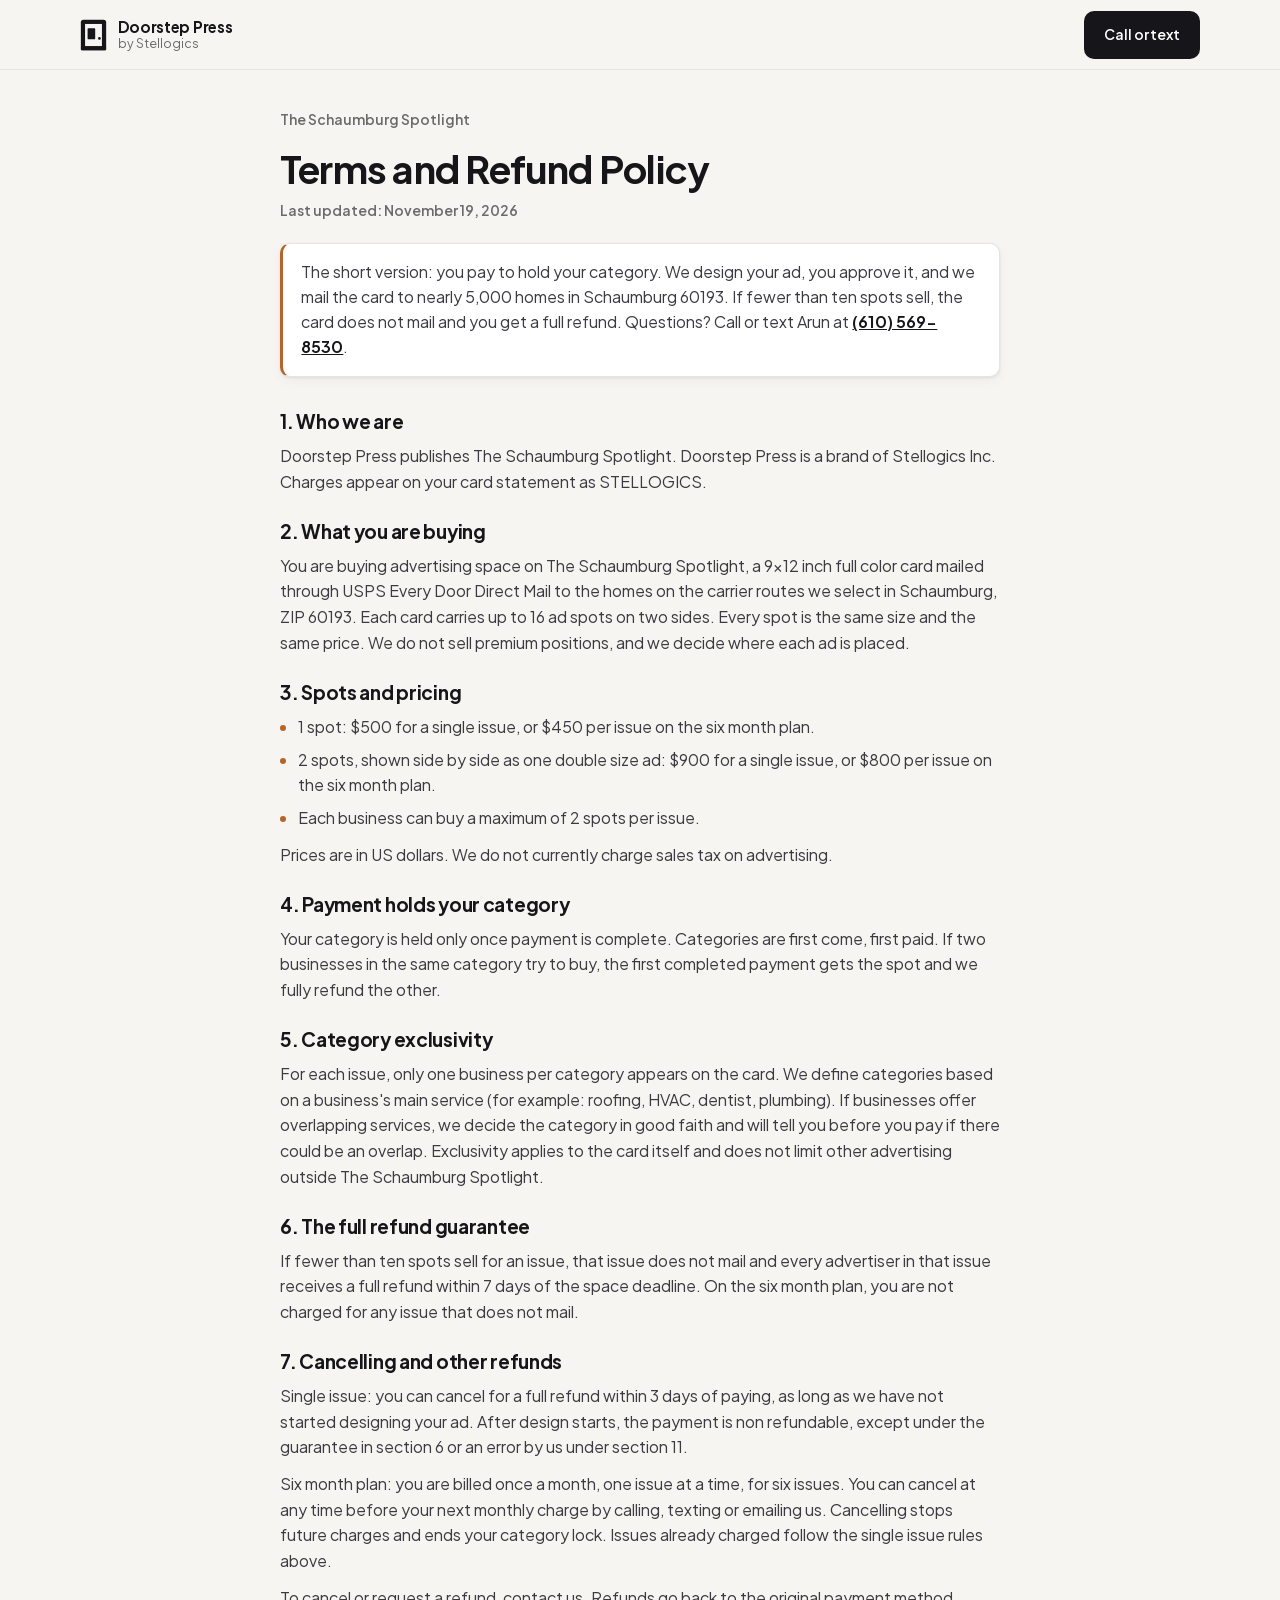
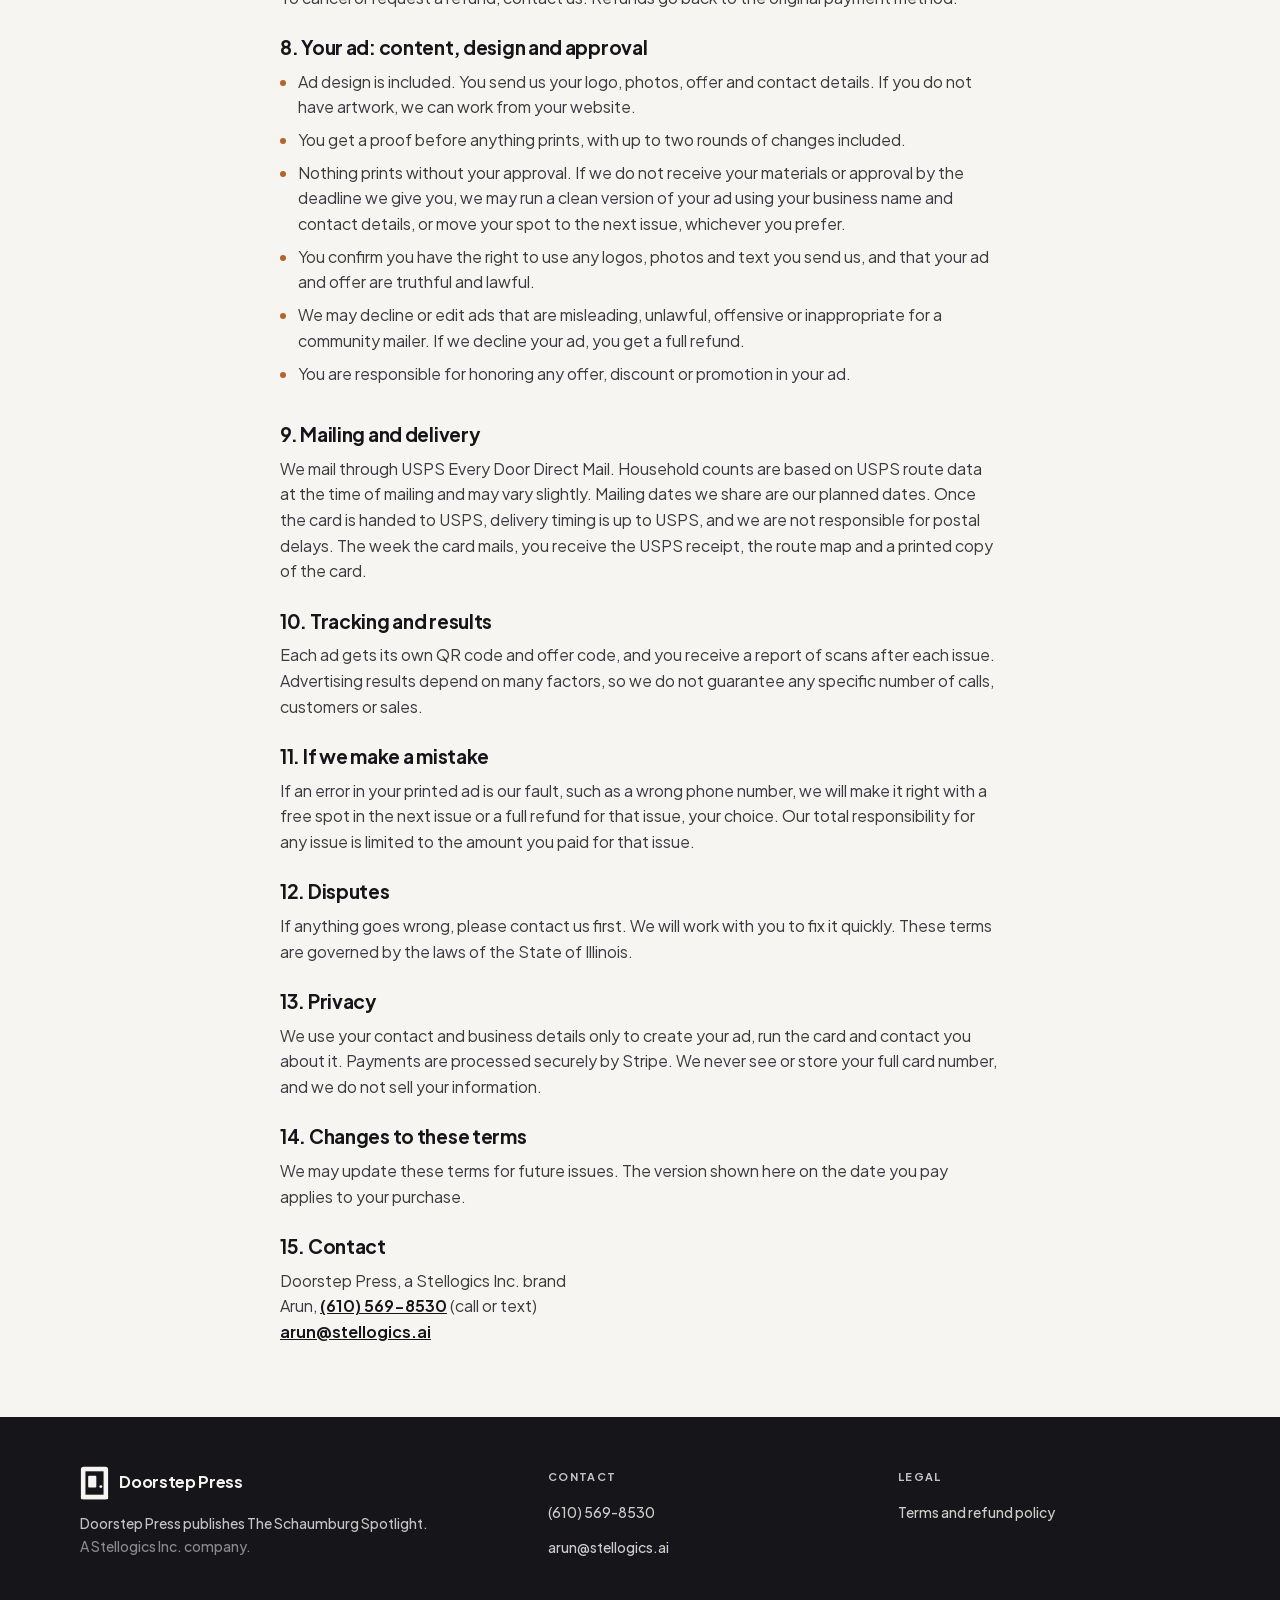
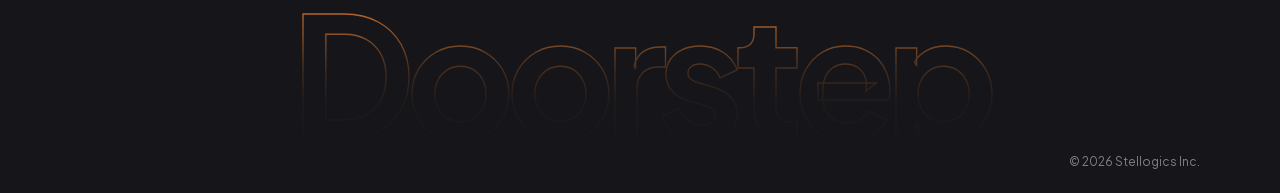
==== commit c3ea7ed3: "Fix footer column alignment and brand credit wrapping. Keep the brand blurb inside a 420px column on" ====
--- a/schaumburg/terms/index.html
+++ b/schaumburg/terms/index.html
@@ -258,7 +258,8 @@
             <span class="site-footer-logo-name">Doorstep Press</span>
           </a>
           <p class="site-footer-credit">
-            Doorstep Press publishes The Schaumburg Spotlight. A Stellogics Inc. company.
+            <span class="site-footer-credit__line">Doorstep Press publishes The Schaumburg Spotlight.</span>
+            <span class="site-footer-credit__muted">A Stellogics Inc. company.</span>
           </p>
         </div>
         <nav class="site-footer-col" aria-label="Contact">
--- a/css/styles.css
+++ b/css/styles.css
@@ -1322,13 +1322,18 @@
 .site-footer-main {
   padding: 48px 0 12px;
   display: grid;
-  grid-template-columns: minmax(0, 1.5fr) minmax(0, 0.9fr) minmax(0, 0.9fr);
-  gap: 36px 32px;
+  grid-template-columns: minmax(0, 420px) minmax(0, 1fr) minmax(0, 1fr);
+  gap: 28px 48px;
   align-items: start;
 }
 
 .site-footer-col {
   min-width: 0;
+  align-self: start;
+}
+
+.site-footer-brand {
+  max-width: 420px;
 }
 
 .site-footer-logo-link {
@@ -1337,13 +1342,15 @@
   gap: 0.65rem;
   text-decoration: none;
   color: var(--sf-paper);
-  margin-bottom: 0.85rem;
+  margin: 0 0 0.75rem;
+  min-height: 36px;
 }
 
 .site-footer-logo {
   display: block;
   height: 36px;
   width: auto;
+  flex-shrink: 0;
 }
 
 .site-footer-logo-name {
@@ -1355,22 +1362,29 @@
 
 .site-footer-credit {
   margin: 0;
-  max-width: 36ch;
+  max-width: 420px;
+  display: flex;
+  flex-direction: column;
+  gap: 0.2rem;
   font-size: 14px;
   line-height: 1.45;
   font-weight: 500;
   color: rgba(247, 245, 241, 0.78);
-}
-
-@media (min-width: 900px) {
-  .site-footer-credit {
-    max-width: none;
-    white-space: nowrap;
-  }
+  white-space: normal;
+}
+
+.site-footer-credit__line,
+.site-footer-credit__muted {
+  display: block;
+}
+
+.site-footer-credit__muted {
+  color: rgba(247, 245, 241, 0.52);
 }
 
 .site-footer h2.site-footer-heading {
-  margin: 0 0 16px;
+  margin: 0 0 14px;
+  padding-top: 0.35rem; /* optically align with brand wordmark */
   font-size: 11px;
   font-weight: 700;
   letter-spacing: 0.12em;
@@ -1396,6 +1410,8 @@
   line-height: 1.4;
   font-weight: 500;
   transition: color 0.2s ease;
+  font-variant-ligatures: none;
+  font-feature-settings: "liga" 0, "calt" 0;
 }
 
 .site-footer-links a:hover {
